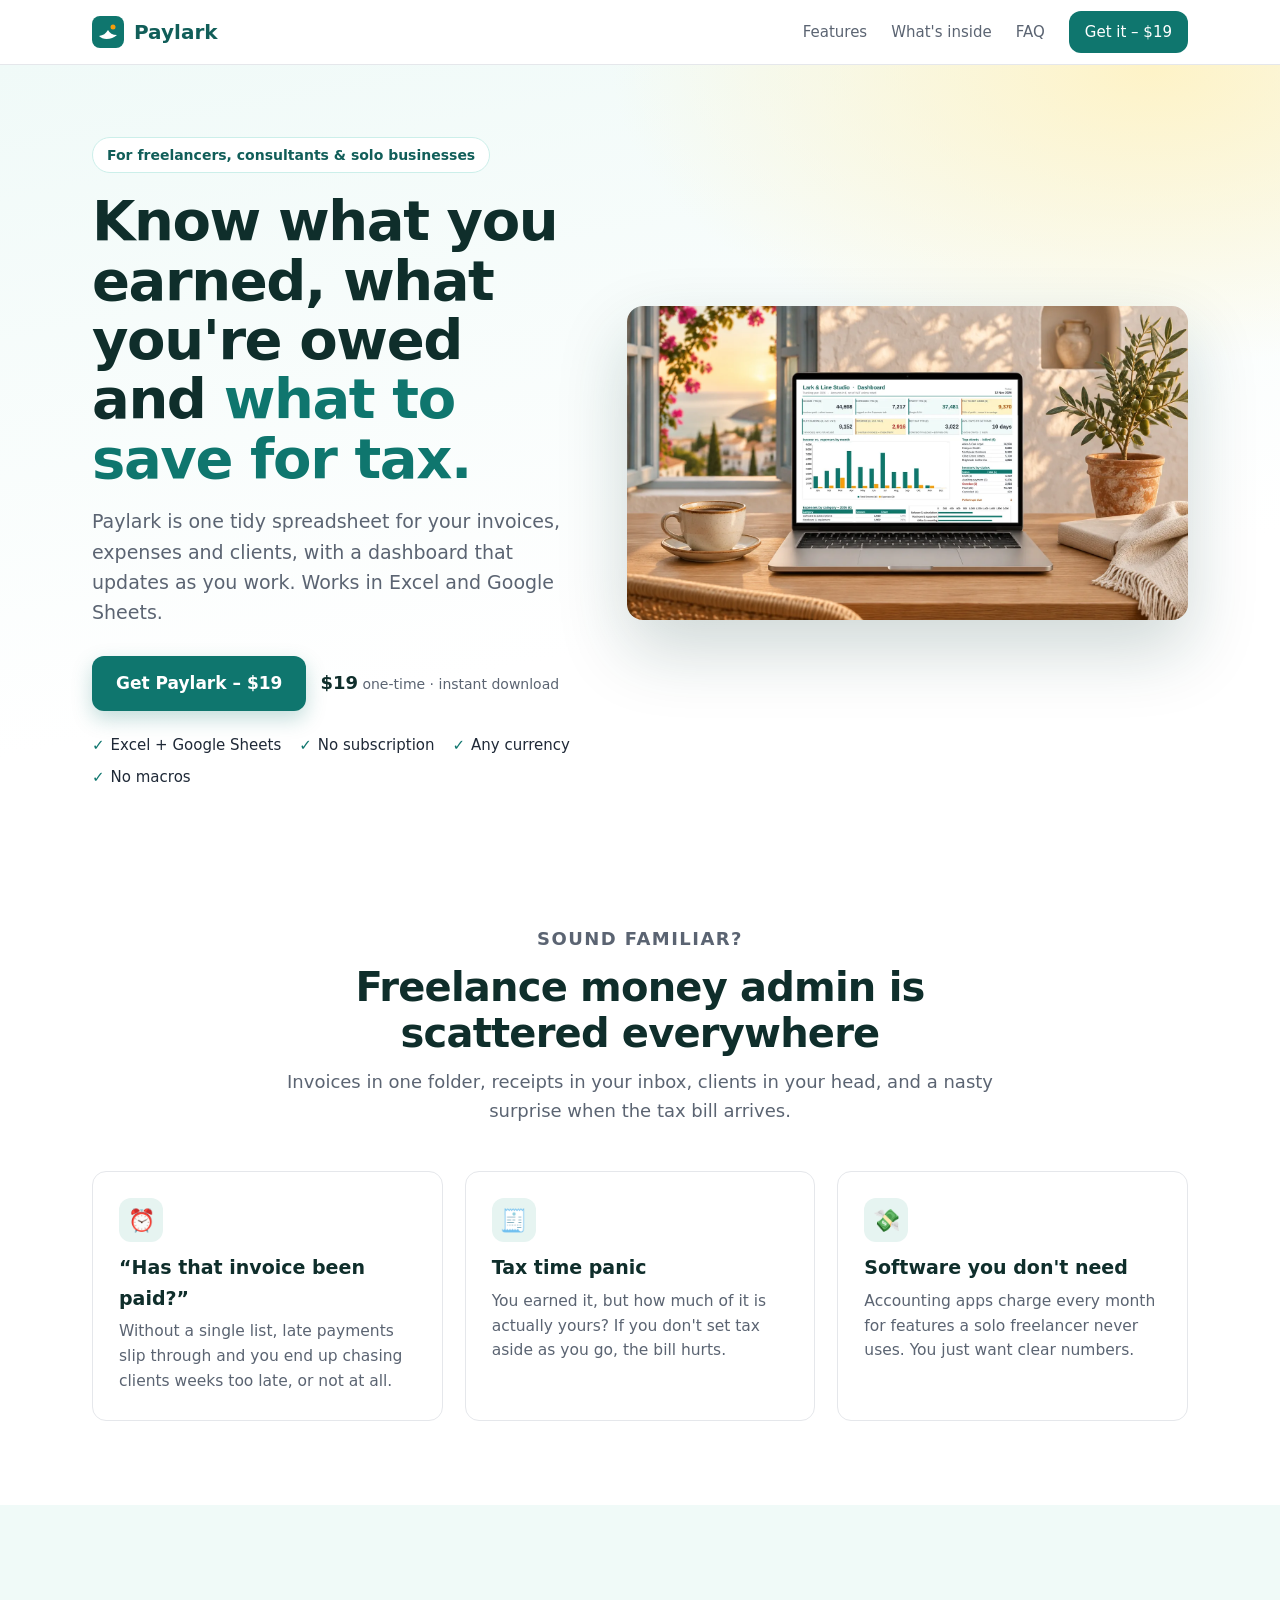
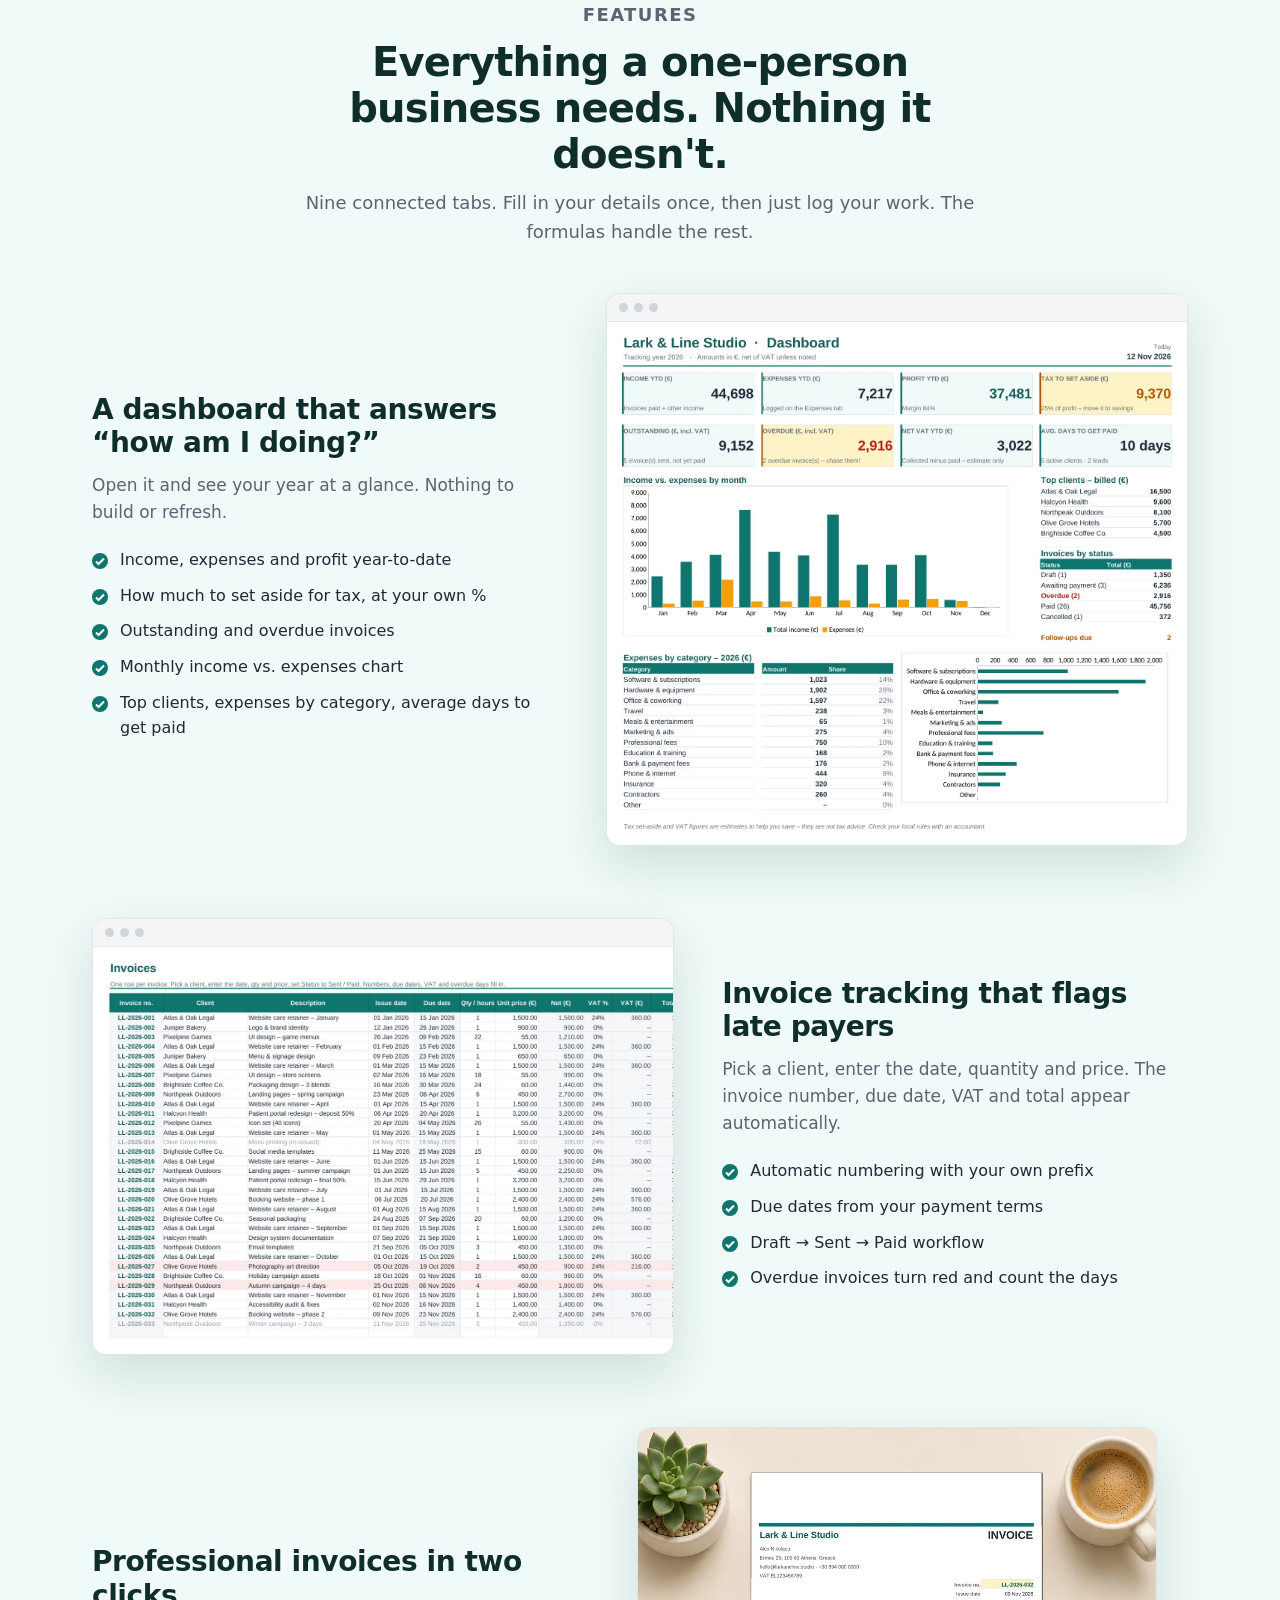
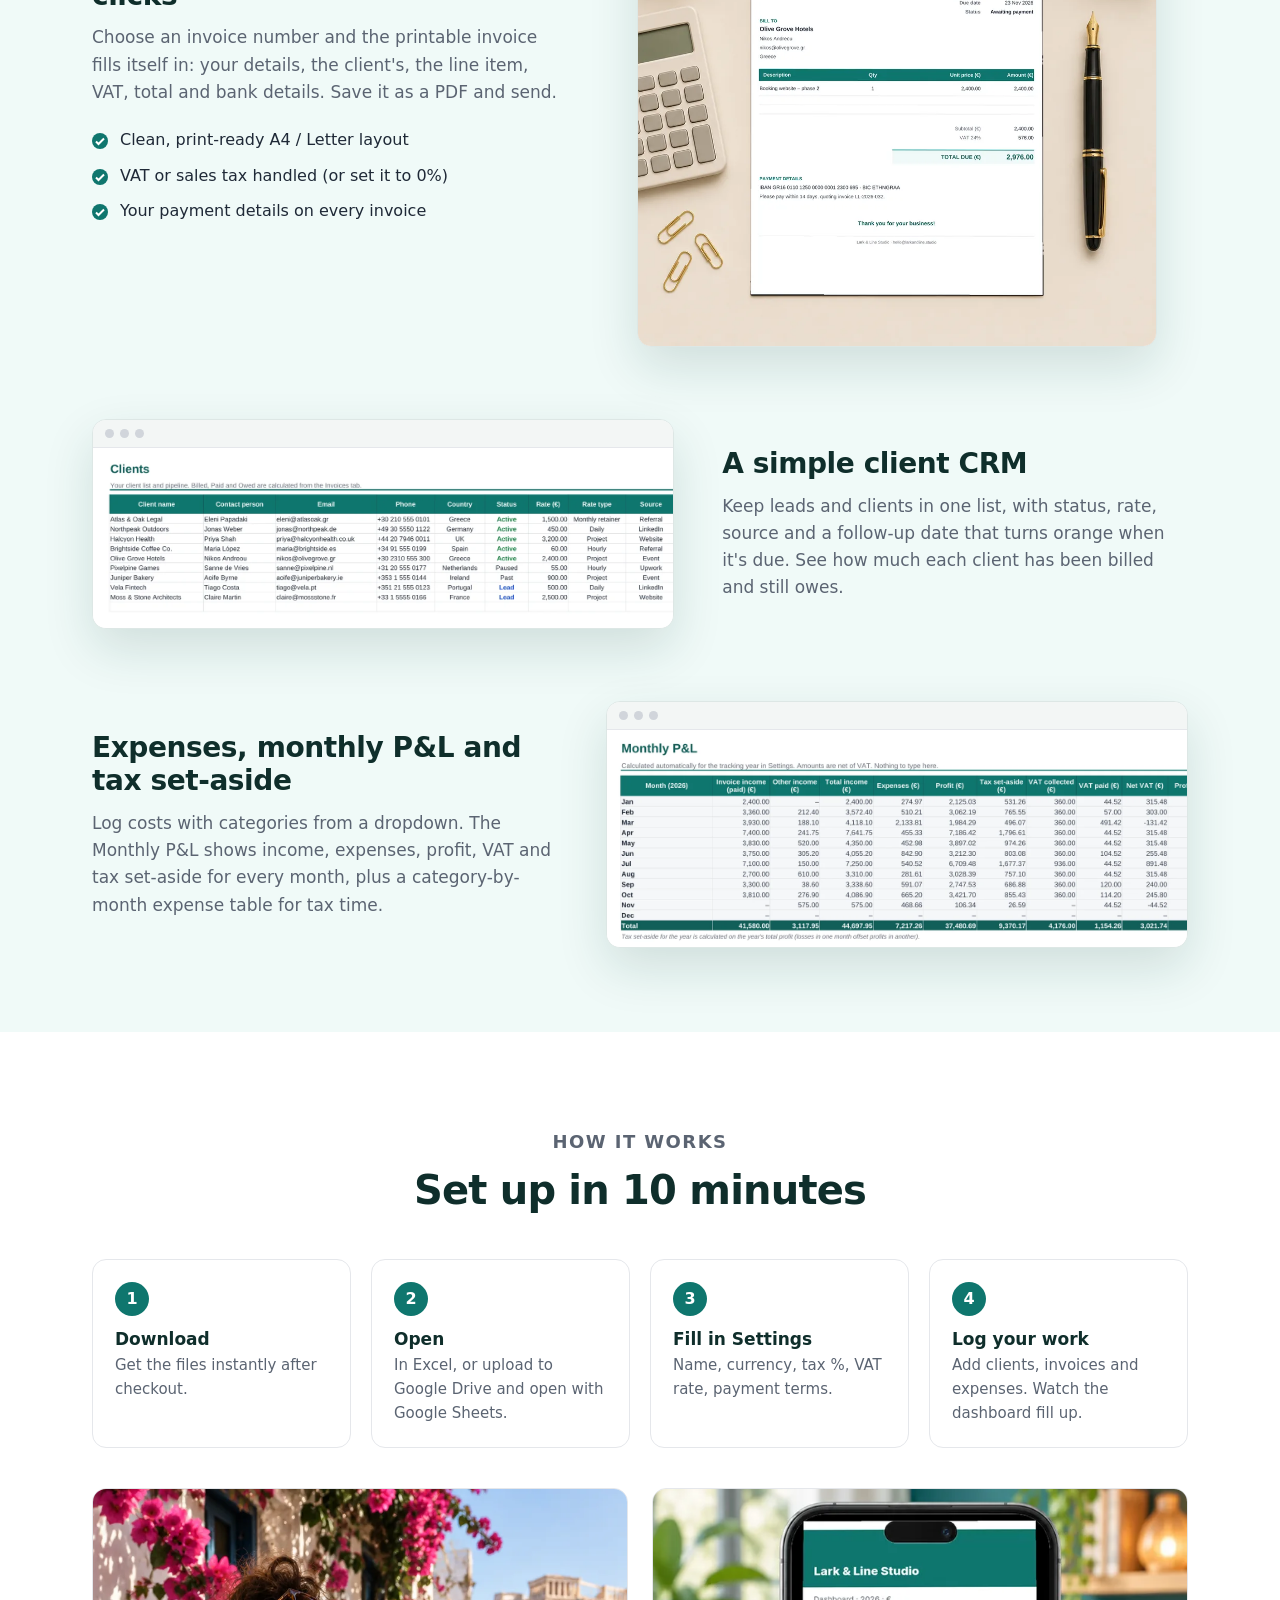
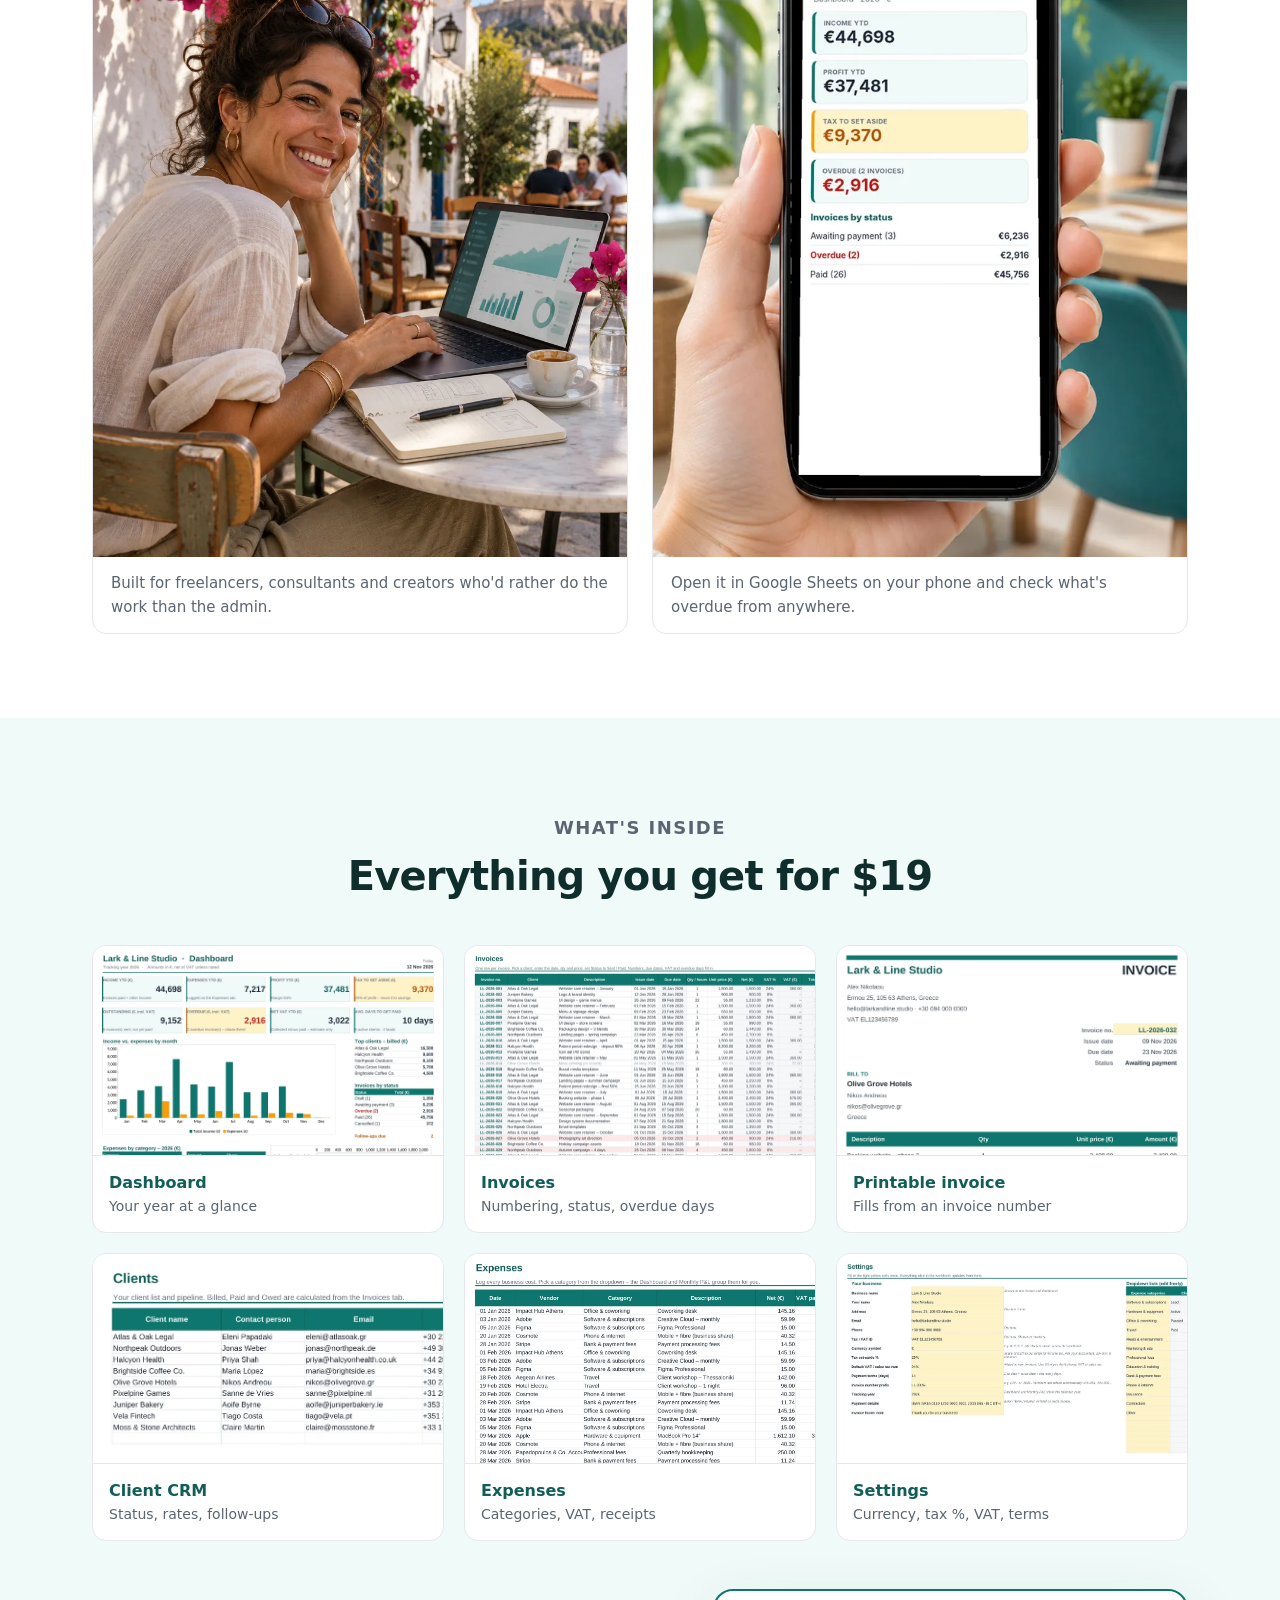
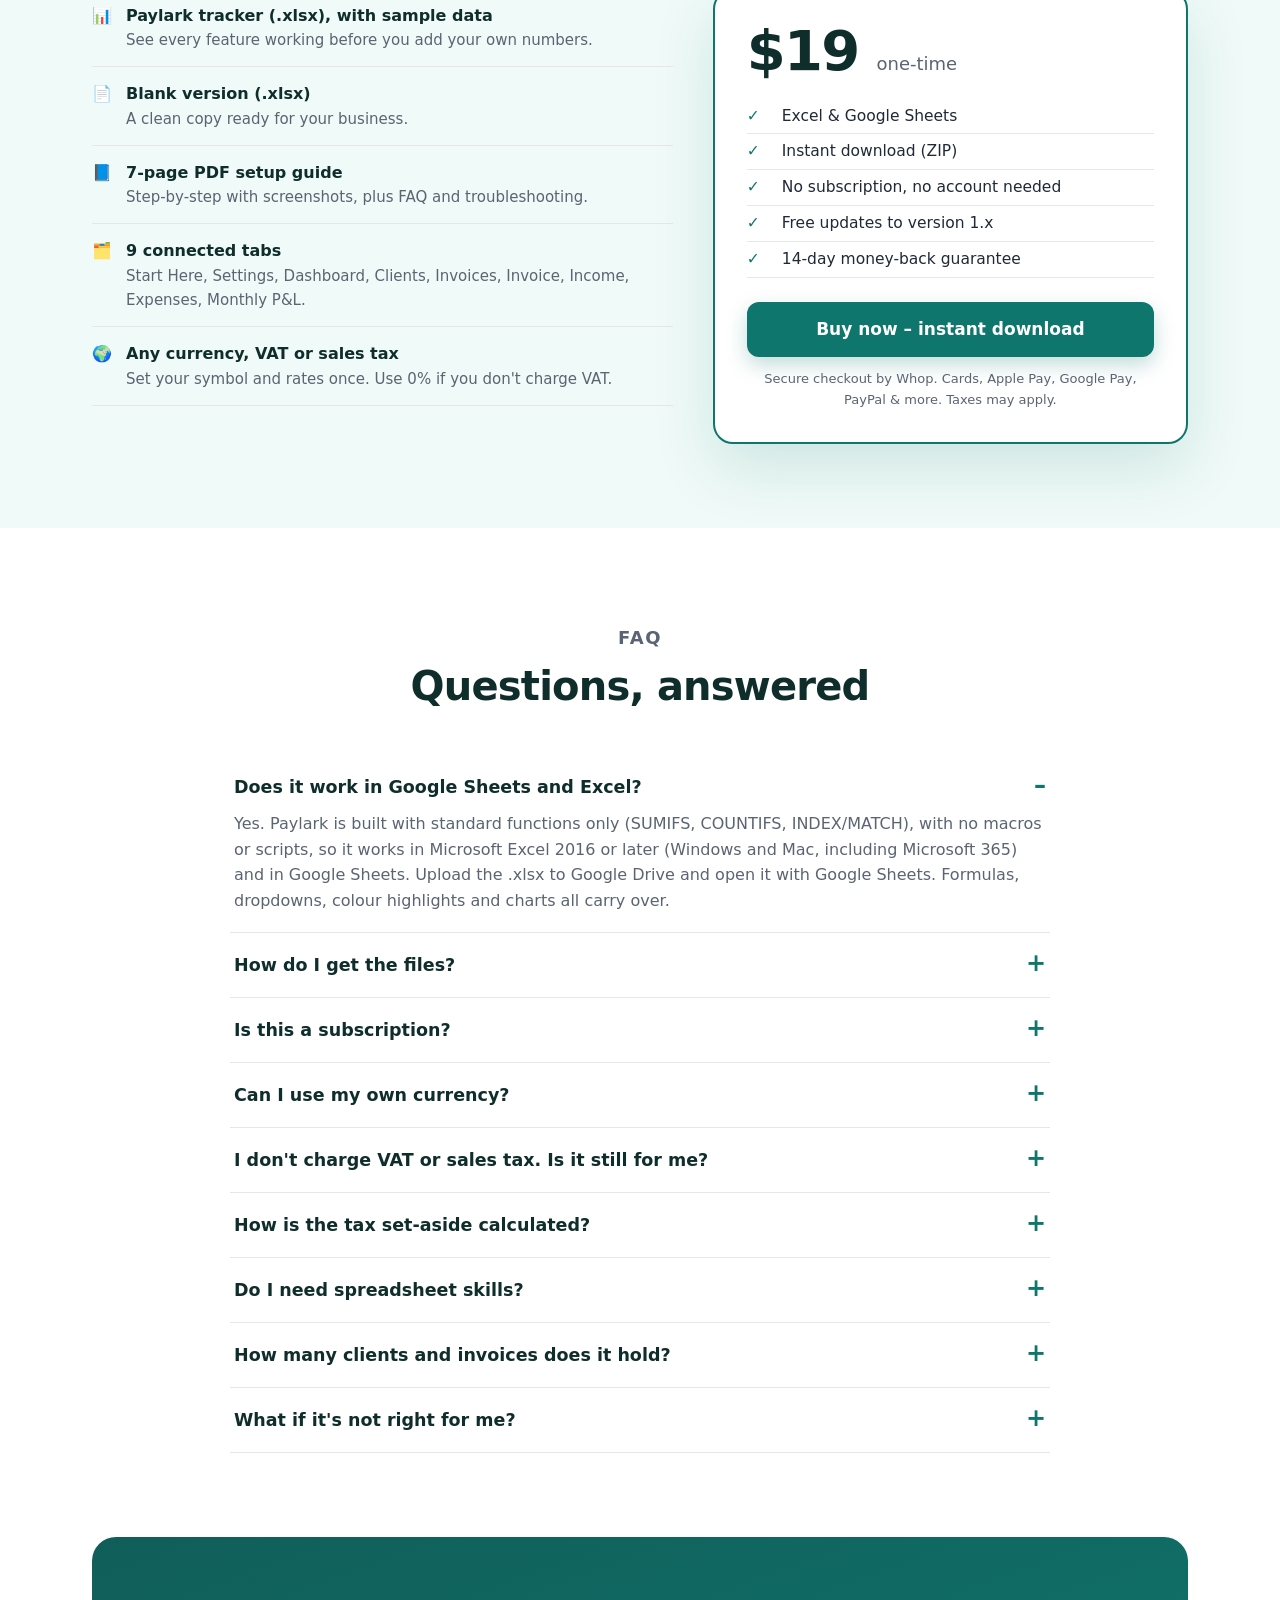
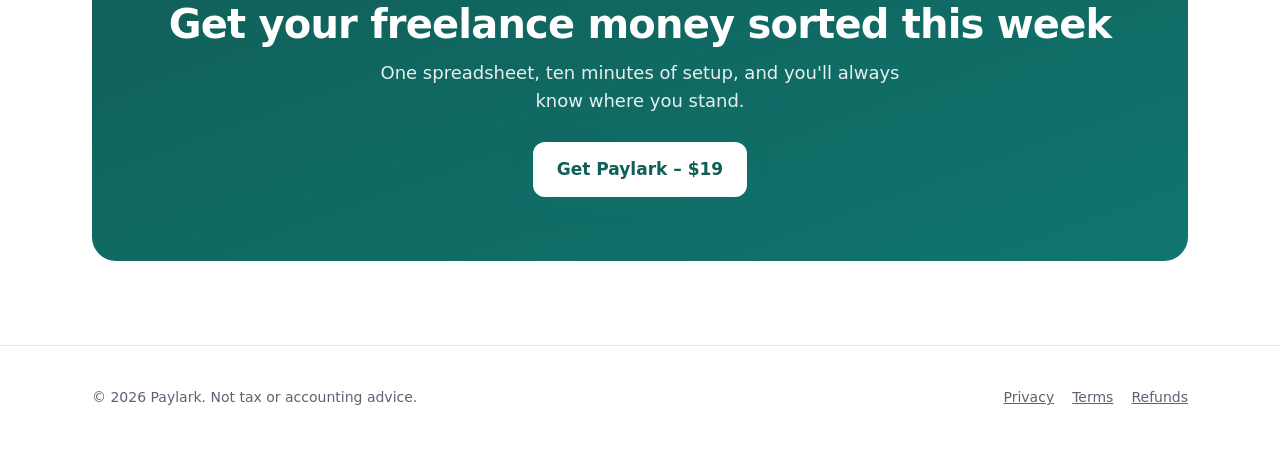
==== index.html @ d64b0756 "Paylark landing page" ====
<!doctype html>
<html lang="en">
<head>
<meta charset="utf-8">
<meta name="viewport" content="width=device-width,initial-scale=1">
<title>Paylark – Freelancer Invoice, Expense, Client & Tax Tracker for Excel and Google Sheets</title>
<meta name="description" content="One spreadsheet for your freelance business: invoices, expenses, a client CRM, a live dashboard and an automatic tax set-aside. Excel + Google Sheets. $19 one-time, instant download.">
<link rel="icon" href="assets/logo.svg" type="image/svg+xml">
<meta property="og:type" content="product">
<meta property="og:title" content="Paylark – the freelancer money tracker for Excel & Google Sheets">
<meta property="og:description" content="Invoices, expenses, clients and tax set-aside in one spreadsheet. $19, no subscription.">
<link rel="canonical" href="https://gagos10.github.io/paylark/">
<meta property="og:url" content="https://gagos10.github.io/paylark/">
<meta property="og:image" content="https://gagos10.github.io/paylark/assets/og.jpg">
<meta name="twitter:card" content="summary_large_image">
<link rel="stylesheet" href="assets/styles.css">
<link rel="preload" as="image" href="assets/hero-lifestyle.webp">
<script type="application/ld+json">
{"@context":"https://schema.org","@type":"Product","name":"Paylark – Freelancer Invoice, Expense, Client CRM & Tax Set-Aside Tracker","description":"Spreadsheet template for Excel and Google Sheets with invoice tracker, printable invoice, client CRM, expense log, monthly P&L and tax set-aside dashboard.","image":"https://gagos10.github.io/paylark/assets/og.jpg","brand":{"@type":"Brand","name":"Paylark"},"offers":{"@type":"Offer","price":"19.00","priceCurrency":"USD","availability":"https://schema.org/InStock","url":"https://whop.com/checkout/plan_0qD1WNeLsAAWi"}}
</script>
</head>
<body>
<header class="nav"><div class="wrap">
 <a class="logo" href="#top"><img src="assets/logo.svg" alt="" width="32" height="32">Paylark</a>
 <nav><a href="#features">Features</a><a href="#inside">What's inside</a><a href="#faq">FAQ</a><a class="btn sm" href="https://whop.com/checkout/plan_0qD1WNeLsAAWi">Get it – $19</a></nav>
</div></header>

<main id="top">
<section class="hero"><div class="wrap">
 <div>
  <span class="eyebrow">For freelancers, consultants &amp; solo businesses</span>
  <h1>Know what you earned, what you're owed and <em>what to save for tax.</em></h1>
  <p class="lead">Paylark is one tidy spreadsheet for your invoices, expenses and clients, with a dashboard that updates as you work. Works in Excel and Google Sheets.</p>
  <div class="cta">
   <a class="btn" href="https://whop.com/checkout/plan_0qD1WNeLsAAWi">Get Paylark – $19</a>
   <span class="price-note"><b>$19</b> one-time · instant download</span>
  </div>
  <ul class="checks"><li>Excel + Google Sheets</li><li>No subscription</li><li>Any currency</li><li>No macros</li></ul>
 </div>
 <img class="hero-img" src="assets/hero-lifestyle.webp" width="1600" height="895" alt="Laptop on a sunny desk showing the Paylark dashboard with income, profit, tax set-aside and a monthly chart" style="border-radius:16px;box-shadow:0 30px 70px rgba(15,61,57,.20)">
</div></section>

<section class="problem"><div class="wrap">
 <div class="sec-h"><p class="kicker">Sound familiar?</p><h2>Freelance money admin is scattered everywhere</h2><p>Invoices in one folder, receipts in your inbox, clients in your head, and a nasty surprise when the tax bill arrives.</p></div>
 <div class="grid3">
  <div class="card"><div class="ico">⏰</div><h3>“Has that invoice been paid?”</h3><p>Without a single list, late payments slip through and you end up chasing clients weeks too late, or not at all.</p></div>
  <div class="card"><div class="ico">🧾</div><h3>Tax time panic</h3><p>You earned it, but how much of it is actually yours? If you don't set tax aside as you go, the bill hurts.</p></div>
  <div class="card"><div class="ico">💸</div><h3>Software you don't need</h3><p>Accounting apps charge every month for features a solo freelancer never uses. You just want clear numbers.</p></div>
 </div>
</div></section>

<section class="features" id="features"><div class="wrap">
 <div class="sec-h"><p class="kicker">Features</p><h2>Everything a one-person business needs. Nothing it doesn't.</h2><p>Nine connected tabs. Fill in your details once, then just log your work. The formulas handle the rest.</p></div>

 <div class="feat">
  <div class="txt"><h3>A dashboard that answers “how am I doing?”</h3><p>Open it and see your year at a glance. Nothing to build or refresh.</p>
   <ul><li>Income, expenses and profit year-to-date</li><li>How much to set aside for tax, at your own %</li><li>Outstanding and overdue invoices</li><li>Monthly income vs. expenses chart</li><li>Top clients, expenses by category, average days to get paid</li></ul></div>
  <div class="shot"><div class="bar"><i></i><i></i><i></i></div><img loading="lazy" src="assets/dashboard.webp" width="1552" height="1398" alt="Paylark dashboard tab"></div>
 </div>

 <div class="feat rev">
  <div class="txt"><h3>Invoice tracking that flags late payers</h3><p>Pick a client, enter the date, quantity and price. The invoice number, due date, VAT and total appear automatically.</p>
   <ul><li>Automatic numbering with your own prefix</li><li>Due dates from your payment terms</li><li>Draft → Sent → Paid workflow</li><li>Overdue invoices turn red and count the days</li></ul></div>
  <div class="shot"><div class="bar"><i></i><i></i><i></i></div><img loading="lazy" src="assets/invoices.webp" width="1400" height="983" alt="Invoices tab with paid, awaiting and overdue invoices"></div>
 </div>

 <div class="feat">
  <div class="txt"><h3>Professional invoices in two clicks</h3><p>Choose an invoice number and the printable invoice fills itself in: your details, the client's, the line item, VAT, total and bank details. Save it as a PDF and send.</p>
   <ul><li>Clean, print-ready A4 / Letter layout</li><li>VAT or sales tax handled (or set it to 0%)</li><li>Your payment details on every invoice</li></ul></div>
  <div class="shot" style="max-width:520px;margin:0 auto"><img loading="lazy" src="assets/invoice-flatlay.webp" width="1000" height="1000" alt="A printed Paylark invoice on a desk next to a pen and calculator"></div>
 </div>

 <div class="feat rev">
  <div class="txt"><h3>A simple client CRM</h3><p>Keep leads and clients in one list, with status, rate, source and a follow-up date that turns orange when it's due. See how much each client has been billed and still owes.</p></div>
  <div class="shot"><div class="bar"><i></i><i></i><i></i></div><img loading="lazy" src="assets/clients.webp" width="1400" height="435" alt="Clients tab with status, rates, follow-ups and totals billed"></div>
 </div>

 <div class="feat">
  <div class="txt"><h3>Expenses, monthly P&amp;L and tax set-aside</h3><p>Log costs with categories from a dropdown. The Monthly P&amp;L shows income, expenses, profit, VAT and tax set-aside for every month, plus a category-by-month expense table for tax time.</p></div>
  <div class="shot"><div class="bar"><i></i><i></i><i></i></div><img loading="lazy" src="assets/pl.webp" width="1400" height="524" alt="Monthly profit and loss tab"></div>
 </div>
</div></section>

<section id="how"><div class="wrap">
 <div class="sec-h"><p class="kicker">How it works</p><h2>Set up in 10 minutes</h2></div>
 <div class="steps">
  <div><h3>Download</h3><p>Get the files instantly after checkout.</p></div>
  <div><h3>Open</h3><p>In Excel, or upload to Google Drive and open with Google Sheets.</p></div>
  <div><h3>Fill in Settings</h3><p>Name, currency, tax %, VAT rate, payment terms.</p></div>
  <div><h3>Log your work</h3><p>Add clients, invoices and expenses. Watch the dashboard fill up.</p></div>
 </div>
 <div class="duo">
  <figure><img loading="lazy" src="assets/freelancer.webp" width="896" height="1120" alt="Freelancer smiling at a café table in Athens with her laptop"><figcaption>Built for freelancers, consultants and creators who'd rather do the work than the admin.</figcaption></figure>
  <figure><img loading="lazy" src="assets/phone.webp" width="700" height="1251" alt="Paylark dashboard in Google Sheets on a phone"><figcaption>Open it in Google Sheets on your phone and check what's overdue from anywhere.</figcaption></figure>
 </div>
</div></section>

<section id="inside" style="background:var(--acc-xl)"><div class="wrap">
 <div class="sec-h"><p class="kicker">What's inside</p><h2>Everything you get for $19</h2></div>
 <div class="gallery" style="margin-bottom:48px">
  <figure><div class="thumb"><img loading="lazy" src="assets/dashboard.webp" alt="Dashboard"></div><figcaption>Dashboard<span>Your year at a glance</span></figcaption></figure>
  <figure><div class="thumb"><img loading="lazy" src="assets/invoices.webp" alt="Invoices"></div><figcaption>Invoices<span>Numbering, status, overdue days</span></figcaption></figure>
  <figure><div class="thumb"><img loading="lazy" src="assets/invoice.webp" alt="Printable invoice"></div><figcaption>Printable invoice<span>Fills from an invoice number</span></figcaption></figure>
  <figure><div class="thumb"><img loading="lazy" src="assets/clients.webp" alt="Clients"></div><figcaption>Client CRM<span>Status, rates, follow-ups</span></figcaption></figure>
  <figure><div class="thumb"><img loading="lazy" src="assets/expenses.webp" alt="Expenses"></div><figcaption>Expenses<span>Categories, VAT, receipts</span></figcaption></figure>
  <figure><div class="thumb"><img loading="lazy" src="assets/settings.webp" alt="Settings"></div><figcaption>Settings<span>Currency, tax %, VAT, terms</span></figcaption></figure>
 </div>
 <div class="incl">
  <ul>
   <li><div>📊</div><div><b>Paylark tracker (.xlsx), with sample data</b><span>See every feature working before you add your own numbers.</span></div></li>
   <li><div>📄</div><div><b>Blank version (.xlsx)</b><span>A clean copy ready for your business.</span></div></li>
   <li><div>📘</div><div><b>7-page PDF setup guide</b><span>Step-by-step with screenshots, plus FAQ and troubleshooting.</span></div></li>
   <li><div>🗂️</div><div><b>9 connected tabs</b><span>Start Here, Settings, Dashboard, Clients, Invoices, Invoice, Income, Expenses, Monthly P&amp;L.</span></div></li>
   <li><div>🌍</div><div><b>Any currency, VAT or sales tax</b><span>Set your symbol and rates once. Use 0% if you don't charge VAT.</span></div></li>
  </ul>
  <div class="buybox" id="buy">
   <div class="amt">$19 <small>one-time</small></div>
   <ul><li>Excel &amp; Google Sheets</li><li>Instant download (ZIP)</li><li>No subscription, no account needed</li><li>Free updates to version 1.x</li><li>14-day money-back guarantee</li></ul>
   <a class="btn" href="https://whop.com/checkout/plan_0qD1WNeLsAAWi">Buy now – instant download</a>
   <p class="fine">Secure checkout by Whop. Cards, Apple Pay, Google Pay, PayPal &amp; more. Taxes may apply.</p>
  </div>
 </div>
</div></section>

<section id="faq"><div class="wrap">
 <div class="sec-h"><p class="kicker">FAQ</p><h2>Questions, answered</h2></div>
 <div class="faq">
  <details open><summary>Does it work in Google Sheets and Excel?</summary><p>Yes. Paylark is built with standard functions only (SUMIFS, COUNTIFS, INDEX/MATCH), with no macros or scripts, so it works in Microsoft Excel 2016 or later (Windows and Mac, including Microsoft 365) and in Google Sheets. Upload the .xlsx to Google Drive and open it with Google Sheets. Formulas, dropdowns, colour highlights and charts all carry over.</p></details>
  <details><summary>How do I get the files?</summary><p>Instantly. Checkout is handled by Whop. Right after paying, open <b>Paylark Download</b> in your Whop account (whop.com/hub) to download the ZIP with the tracker (sample and blank versions) and the PDF setup guide. Whop also emails you a link.</p></details>
  <details><summary>Is this a subscription?</summary><p>No. You pay $19 once and the file is yours to use in your business for as long as you like.</p></details>
  <details><summary>Can I use my own currency?</summary><p>Yes. Type your currency symbol in Settings ($, €, £, ₹, A$…) and it shows across the workbook.</p></details>
  <details><summary>I don't charge VAT or sales tax. Is it still for me?</summary><p>Absolutely. Set the VAT rate to 0% and the VAT columns stay empty. If you do charge VAT, you can change the rate per invoice (e.g. 0% for reverse-charge clients) and see an estimate of net VAT.</p></details>
  <details><summary>How is the tax set-aside calculated?</summary><p>It's your year-to-date profit multiplied by the percentage you choose in Settings. It's a savings guide to help you avoid surprises, not tax advice. Your accountant can tell you the right percentage.</p></details>
  <details><summary>Do I need spreadsheet skills?</summary><p>No. You type into the white cells and pick from dropdowns. The grey cells calculate themselves. The setup guide walks you through everything with screenshots.</p></details>
  <details><summary>How many clients and invoices does it hold?</summary><p>100 clients, 300 invoices, 300 income entries and 500 expenses per file, which is plenty for most freelancers' year. You can extend it by copying rows down.</p></details>
  <details><summary>What if it's not right for me?</summary><p>Message us through Whop support within 14 days of purchase and we'll refund you. See the <a href="refund.html">refund policy</a>.</p></details>
 </div>
</div></section>

<section style="padding-top:0"><div class="wrap">
 <div class="final"><h2>Get your freelance money sorted this week</h2><p>One spreadsheet, ten minutes of setup, and you'll always know where you stand.</p><a class="btn" href="https://whop.com/checkout/plan_0qD1WNeLsAAWi">Get Paylark – $19</a></div>
</div></section>
</main>

<footer><div class="wrap">
 <span>© <span id="y">2026</span> Paylark. Not tax or accounting advice.</span>
 <span><a href="privacy.html">Privacy</a><a href="terms.html">Terms</a><a href="refund.html">Refunds</a></span>
</div></footer>
<script>document.getElementById('y').textContent=new Date().getFullYear()</script>
</body>
</html>
---- assets/styles.css ----
:root{--ink:#0F2E2B;--text:#1F2937;--muted:#5B6472;--acc:#0F766E;--acc-d:#115E59;--acc-l:#E6F4F1;--acc-xl:#F0FAF8;--amber:#F59E0B;--amber-l:#FEF3C7;--line:#E5E7EB;--r:14px}
*{box-sizing:border-box;margin:0;padding:0}
html{scroll-behavior:smooth}
body{font-family:Inter,ui-sans-serif,system-ui,-apple-system,"Segoe UI",Roboto,Helvetica,Arial,sans-serif;color:var(--text);line-height:1.6;-webkit-font-smoothing:antialiased;background:#fff}
img{max-width:100%;height:auto;display:block}
a{color:var(--acc-d)}
.wrap{max-width:1140px;margin:0 auto;padding:0 22px}
.nav{position:sticky;top:0;z-index:20;background:rgba(255,255,255,.88);backdrop-filter:saturate(1.4) blur(10px);border-bottom:1px solid var(--line)}
.nav .wrap{display:flex;align-items:center;justify-content:space-between;height:64px}
.logo{display:flex;align-items:center;gap:10px;font-weight:800;font-size:20px;color:var(--acc-d);text-decoration:none}
.logo img{width:32px;height:32px}
.nav nav a{color:var(--muted);text-decoration:none;font-weight:500;margin-left:24px;font-size:15px}
.nav nav a:hover{color:var(--acc-d)}
.btn{display:inline-flex;align-items:center;justify-content:center;gap:8px;background:var(--acc);color:#fff;font-weight:700;text-decoration:none;border-radius:12px;padding:14px 24px;font-size:17px;box-shadow:0 8px 20px rgba(15,118,110,.25);transition:transform .15s,background .15s}
.btn:hover{background:var(--acc-d);transform:translateY(-1px)}
.btn.sm{padding:9px 16px;font-size:15px;box-shadow:none;margin-left:24px}
.btn.ghost{background:#fff;color:var(--acc-d);border:1px solid #CCEFEA;box-shadow:none}
.hero{background:radial-gradient(900px 500px at 90% 0,#FEF3C7 0,rgba(254,243,199,0) 60%),linear-gradient(170deg,var(--acc-xl),#fff 70%);padding:72px 0 40px;overflow:hidden}
.hero .wrap{display:grid;grid-template-columns:1fr 1.15fr;gap:48px;align-items:center}
.eyebrow{display:inline-block;background:#fff;border:1px solid #CCEFEA;color:var(--acc-d);border-radius:999px;padding:6px 14px;font-weight:600;font-size:14px}
h1{font-size:clamp(36px,5vw,56px);line-height:1.06;letter-spacing:-.025em;color:var(--ink);margin:18px 0}
h1 em{font-style:normal;color:var(--acc)}
.lead{font-size:19px;color:var(--muted);max-width:520px}
.cta{display:flex;flex-wrap:wrap;align-items:center;gap:14px;margin-top:28px}
.price-note{font-size:14px;color:var(--muted)}
.price-note b{color:var(--ink);font-size:18px}
.checks{list-style:none;display:flex;flex-wrap:wrap;gap:8px 18px;margin-top:22px;font-size:15px;color:var(--text)}
.checks li::before{content:"✓";color:var(--acc);font-weight:800;margin-right:6px}
.hero-img{filter:drop-shadow(0 0 0 transparent)}
section{padding:84px 0}
.sec-h{text-align:center;max-width:720px;margin:0 auto 46px}
.sec-h h2{font-size:clamp(28px,3.4vw,40px);line-height:1.15;letter-spacing:-.02em;color:var(--ink)}
.sec-h p{color:var(--muted);font-size:18px;margin-top:12px}
.kicker{color:var(--acc);font-weight:700;text-transform:uppercase;letter-spacing:.08em;font-size:13px;margin-bottom:10px}
.problem{background:#fff}
.grid3{display:grid;grid-template-columns:repeat(3,1fr);gap:22px}
.card{background:#fff;border:1px solid var(--line);border-radius:var(--r);padding:26px}
.card h3{font-size:19px;color:var(--ink);margin:10px 0 6px}
.card p{color:var(--muted);font-size:15.5px}
.ico{width:44px;height:44px;border-radius:12px;background:var(--acc-l);display:grid;place-items:center;font-size:22px}
.features{background:var(--acc-xl)}
.feat{display:grid;grid-template-columns:1fr 1.25fr;gap:48px;align-items:center;margin-bottom:72px}
.feat:last-child{margin-bottom:0}
.feat.rev{grid-template-columns:1.25fr 1fr}
.feat.rev .txt{order:2}
.feat h3{font-size:28px;line-height:1.2;color:var(--ink);letter-spacing:-.015em;margin-bottom:12px}
.feat p{color:var(--muted);font-size:17px}
.feat ul{list-style:none;margin-top:16px}
.feat li{padding:5px 0 5px 28px;position:relative}
.feat li::before{content:"";position:absolute;left:0;top:11px;width:16px;height:16px;border-radius:50%;background:var(--acc) url("data:image/svg+xml,%3Csvg xmlns='http://www.w3.org/2000/svg' viewBox='0 0 16 16'%3E%3Cpath d='M4 8.5l2.5 2.5L12 5.5' stroke='white' stroke-width='2' fill='none'/%3E%3C/svg%3E")}
.shot{background:#fff;border-radius:var(--r);box-shadow:0 20px 50px rgba(15,61,57,.14);border:1px solid #DDE7E5;overflow:hidden}
.shot .bar{height:28px;background:#F3F6F5;border-bottom:1px solid var(--line);display:flex;gap:6px;align-items:center;padding:0 12px}
.shot .bar i{width:9px;height:9px;border-radius:50%;background:#D1D5DB}
.shot.paper{max-width:360px;margin:0 auto}
.gallery{display:grid;grid-template-columns:repeat(3,1fr);gap:20px}
.gallery figure{background:#fff;border:1px solid var(--line);border-radius:var(--r);overflow:hidden}
.gallery .thumb{height:210px;overflow:hidden;border-bottom:1px solid var(--line)}
.gallery .thumb img{width:100%;object-fit:cover;object-position:top left;height:100%}
.gallery figcaption{padding:14px 16px;font-weight:700;color:var(--acc-d)}
.gallery figcaption span{display:block;font-weight:400;color:var(--muted);font-size:14px}
.incl{display:grid;grid-template-columns:1.1fr .9fr;gap:40px;align-items:start}
.incl ul{list-style:none}
.incl li{display:flex;gap:14px;padding:14px 0;border-bottom:1px solid var(--line)}
.incl li b{color:var(--ink)}
.incl li span{color:var(--muted);font-size:15px;display:block}
.buybox{background:#fff;border:2px solid var(--acc);border-radius:20px;padding:32px;box-shadow:0 24px 60px rgba(15,118,110,.15);position:sticky;top:90px}
.buybox .amt{font-size:56px;font-weight:800;color:var(--ink);letter-spacing:-.03em;line-height:1}
.buybox .amt small{font-size:18px;color:var(--muted);font-weight:500;letter-spacing:0}
.buybox ul{list-style:none;margin:20px 0 24px}
.buybox li{padding:5px 0;font-size:15.5px}
.buybox li::before{content:"✓";color:var(--acc);font-weight:800;margin-right:8px}
.buybox .btn{width:100%}
.buybox .fine{font-size:13px;color:var(--muted);text-align:center;margin-top:12px}
.steps{display:grid;grid-template-columns:repeat(4,1fr);gap:20px;counter-reset:s}
.steps div{background:#fff;border:1px solid var(--line);border-radius:var(--r);padding:22px;counter-increment:s}
.steps div::before{content:counter(s);display:grid;place-items:center;width:34px;height:34px;border-radius:50%;background:var(--acc);color:#fff;font-weight:800;margin-bottom:10px}
.steps h3{font-size:17px;color:var(--ink)}.steps p{font-size:15px;color:var(--muted)}
.faq{max-width:820px;margin:0 auto}
details{border-bottom:1px solid var(--line);padding:18px 4px}
summary{cursor:pointer;font-weight:700;font-size:17.5px;color:var(--ink);list-style:none;display:flex;justify-content:space-between;gap:20px}
summary::-webkit-details-marker{display:none}
summary::after{content:"+";color:var(--acc);font-size:24px;line-height:1}
details[open] summary::after{content:"–"}
details p{color:var(--muted);margin-top:10px}
.final{background:linear-gradient(160deg,var(--acc-d),var(--acc));color:#fff;text-align:center;border-radius:24px;padding:64px 28px}
.final h2{font-size:clamp(28px,3.4vw,40px);letter-spacing:-.02em;line-height:1.15}
.final p{opacity:.9;font-size:18px;margin:12px auto 26px;max-width:560px}
.final .btn{background:#fff;color:var(--acc-d)}
.final .btn:hover{background:var(--amber-l)}
footer{padding:40px 0;color:var(--muted);font-size:14px;border-top:1px solid var(--line)}
footer .wrap{display:flex;justify-content:space-between;flex-wrap:wrap;gap:12px}
footer a{color:var(--muted);margin-left:18px}
.legal{max-width:760px;margin:0 auto;padding:56px 22px}
.legal h1{font-size:38px}.legal h2{font-size:21px;color:var(--ink);margin:28px 0 8px}.legal p,.legal li{color:#374151;margin-bottom:10px}.legal ul{margin-left:20px}
.ph{background:var(--amber-l);padding:0 4px;border-radius:4px}
@media (max-width:900px){
 .hero .wrap,.feat,.feat.rev,.incl{grid-template-columns:1fr}
 .feat.rev .txt{order:0}
 .grid3,.gallery{grid-template-columns:1fr 1fr}
 .steps{grid-template-columns:1fr 1fr}
 .nav nav a:not(.btn){display:none}
 .buybox{position:static}
 section{padding:64px 0}
}
@media (max-width:560px){.grid3,.gallery,.steps{grid-template-columns:1fr}.hero{padding-top:44px}.lead{font-size:17px}}
.nav nav a.btn{color:#fff}

.duo{display:grid;grid-template-columns:1fr 1fr;gap:24px;margin-top:40px;align-items:start}
.duo figure{background:#fff;border:1px solid var(--line);border-radius:var(--r);overflow:hidden}
.duo img{width:100%;aspect-ratio:4/5;object-fit:cover}
.duo figcaption{padding:14px 18px;color:var(--muted);font-size:15px}
@media (max-width:560px){.duo{grid-template-columns:1fr}}
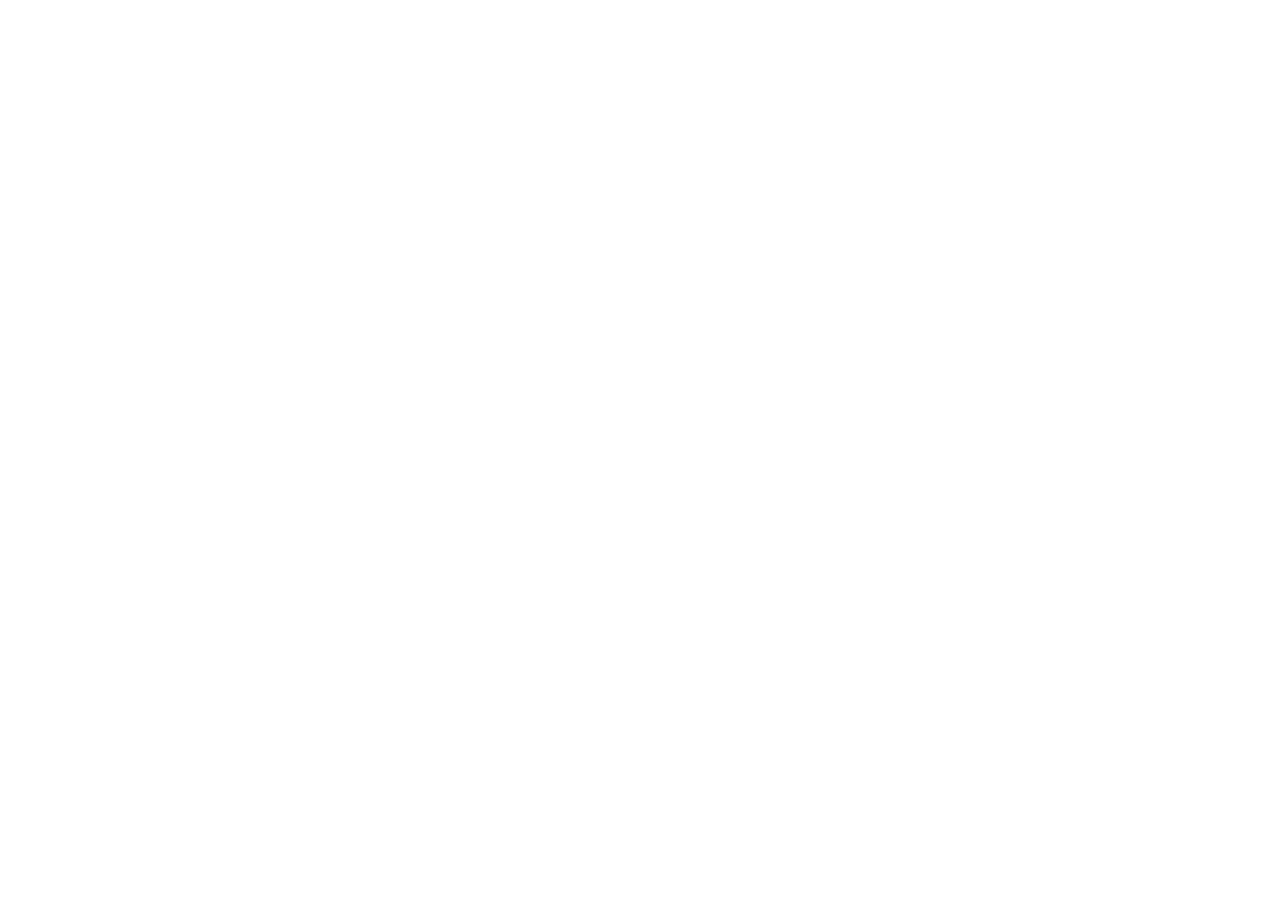
==== commit 71c6410b: "Moved: redirect to https://paylarkhkq.github.io/" ====
--- a/index.html
+++ b/index.html
@@ -2,150 +2,13 @@
 <html lang="en">
 <head>
 <meta charset="utf-8">
-<meta name="viewport" content="width=device-width,initial-scale=1">
-<title>Paylark – Freelancer Invoice, Expense, Client & Tax Tracker for Excel and Google Sheets</title>
-<meta name="description" content="One spreadsheet for your freelance business: invoices, expenses, a client CRM, a live dashboard and an automatic tax set-aside. Excel + Google Sheets. $19 one-time, instant download.">
-<link rel="icon" href="assets/logo.svg" type="image/svg+xml">
-<meta property="og:type" content="product">
-<meta property="og:title" content="Paylark – the freelancer money tracker for Excel & Google Sheets">
-<meta property="og:description" content="Invoices, expenses, clients and tax set-aside in one spreadsheet. $19, no subscription.">
-<link rel="canonical" href="https://gagos10.github.io/paylark/">
-<meta property="og:url" content="https://gagos10.github.io/paylark/">
-<meta property="og:image" content="https://gagos10.github.io/paylark/assets/og.jpg">
-<meta name="twitter:card" content="summary_large_image">
-<link rel="stylesheet" href="assets/styles.css">
-<link rel="preload" as="image" href="assets/hero-lifestyle.webp">
-<script type="application/ld+json">
-{"@context":"https://schema.org","@type":"Product","name":"Paylark – Freelancer Invoice, Expense, Client CRM & Tax Set-Aside Tracker","description":"Spreadsheet template for Excel and Google Sheets with invoice tracker, printable invoice, client CRM, expense log, monthly P&L and tax set-aside dashboard.","image":"https://gagos10.github.io/paylark/assets/og.jpg","brand":{"@type":"Brand","name":"Paylark"},"offers":{"@type":"Offer","price":"19.00","priceCurrency":"USD","availability":"https://schema.org/InStock","url":"https://whop.com/checkout/plan_0qD1WNeLsAAWi"}}
-</script>
+<title>Paylark has moved</title>
+<meta http-equiv="refresh" content="0; url=https://paylarkhkq.github.io/">
+<link rel="canonical" href="https://paylarkhkq.github.io/">
+<meta name="robots" content="noindex,follow">
+<script>location.replace("https://paylarkhkq.github.io/"+location.hash);</script>
 </head>
 <body>
-<header class="nav"><div class="wrap">
- <a class="logo" href="#top"><img src="assets/logo.svg" alt="" width="32" height="32">Paylark</a>
- <nav><a href="#features">Features</a><a href="#inside">What's inside</a><a href="#faq">FAQ</a><a class="btn sm" href="https://whop.com/checkout/plan_0qD1WNeLsAAWi">Get it – $19</a></nav>
-</div></header>
-
-<main id="top">
-<section class="hero"><div class="wrap">
- <div>
-  <span class="eyebrow">For freelancers, consultants &amp; solo businesses</span>
-  <h1>Know what you earned, what you're owed and <em>what to save for tax.</em></h1>
-  <p class="lead">Paylark is one tidy spreadsheet for your invoices, expenses and clients, with a dashboard that updates as you work. Works in Excel and Google Sheets.</p>
-  <div class="cta">
-   <a class="btn" href="https://whop.com/checkout/plan_0qD1WNeLsAAWi">Get Paylark – $19</a>
-   <span class="price-note"><b>$19</b> one-time · instant download</span>
-  </div>
-  <ul class="checks"><li>Excel + Google Sheets</li><li>No subscription</li><li>Any currency</li><li>No macros</li></ul>
- </div>
- <img class="hero-img" src="assets/hero-lifestyle.webp" width="1600" height="895" alt="Laptop on a sunny desk showing the Paylark dashboard with income, profit, tax set-aside and a monthly chart" style="border-radius:16px;box-shadow:0 30px 70px rgba(15,61,57,.20)">
-</div></section>
-
-<section class="problem"><div class="wrap">
- <div class="sec-h"><p class="kicker">Sound familiar?</p><h2>Freelance money admin is scattered everywhere</h2><p>Invoices in one folder, receipts in your inbox, clients in your head, and a nasty surprise when the tax bill arrives.</p></div>
- <div class="grid3">
-  <div class="card"><div class="ico">⏰</div><h3>“Has that invoice been paid?”</h3><p>Without a single list, late payments slip through and you end up chasing clients weeks too late, or not at all.</p></div>
-  <div class="card"><div class="ico">🧾</div><h3>Tax time panic</h3><p>You earned it, but how much of it is actually yours? If you don't set tax aside as you go, the bill hurts.</p></div>
-  <div class="card"><div class="ico">💸</div><h3>Software you don't need</h3><p>Accounting apps charge every month for features a solo freelancer never uses. You just want clear numbers.</p></div>
- </div>
-</div></section>
-
-<section class="features" id="features"><div class="wrap">
- <div class="sec-h"><p class="kicker">Features</p><h2>Everything a one-person business needs. Nothing it doesn't.</h2><p>Nine connected tabs. Fill in your details once, then just log your work. The formulas handle the rest.</p></div>
-
- <div class="feat">
-  <div class="txt"><h3>A dashboard that answers “how am I doing?”</h3><p>Open it and see your year at a glance. Nothing to build or refresh.</p>
-   <ul><li>Income, expenses and profit year-to-date</li><li>How much to set aside for tax, at your own %</li><li>Outstanding and overdue invoices</li><li>Monthly income vs. expenses chart</li><li>Top clients, expenses by category, average days to get paid</li></ul></div>
-  <div class="shot"><div class="bar"><i></i><i></i><i></i></div><img loading="lazy" src="assets/dashboard.webp" width="1552" height="1398" alt="Paylark dashboard tab"></div>
- </div>
-
- <div class="feat rev">
-  <div class="txt"><h3>Invoice tracking that flags late payers</h3><p>Pick a client, enter the date, quantity and price. The invoice number, due date, VAT and total appear automatically.</p>
-   <ul><li>Automatic numbering with your own prefix</li><li>Due dates from your payment terms</li><li>Draft → Sent → Paid workflow</li><li>Overdue invoices turn red and count the days</li></ul></div>
-  <div class="shot"><div class="bar"><i></i><i></i><i></i></div><img loading="lazy" src="assets/invoices.webp" width="1400" height="983" alt="Invoices tab with paid, awaiting and overdue invoices"></div>
- </div>
-
- <div class="feat">
-  <div class="txt"><h3>Professional invoices in two clicks</h3><p>Choose an invoice number and the printable invoice fills itself in: your details, the client's, the line item, VAT, total and bank details. Save it as a PDF and send.</p>
-   <ul><li>Clean, print-ready A4 / Letter layout</li><li>VAT or sales tax handled (or set it to 0%)</li><li>Your payment details on every invoice</li></ul></div>
-  <div class="shot" style="max-width:520px;margin:0 auto"><img loading="lazy" src="assets/invoice-flatlay.webp" width="1000" height="1000" alt="A printed Paylark invoice on a desk next to a pen and calculator"></div>
- </div>
-
- <div class="feat rev">
-  <div class="txt"><h3>A simple client CRM</h3><p>Keep leads and clients in one list, with status, rate, source and a follow-up date that turns orange when it's due. See how much each client has been billed and still owes.</p></div>
-  <div class="shot"><div class="bar"><i></i><i></i><i></i></div><img loading="lazy" src="assets/clients.webp" width="1400" height="435" alt="Clients tab with status, rates, follow-ups and totals billed"></div>
- </div>
-
- <div class="feat">
-  <div class="txt"><h3>Expenses, monthly P&amp;L and tax set-aside</h3><p>Log costs with categories from a dropdown. The Monthly P&amp;L shows income, expenses, profit, VAT and tax set-aside for every month, plus a category-by-month expense table for tax time.</p></div>
-  <div class="shot"><div class="bar"><i></i><i></i><i></i></div><img loading="lazy" src="assets/pl.webp" width="1400" height="524" alt="Monthly profit and loss tab"></div>
- </div>
-</div></section>
-
-<section id="how"><div class="wrap">
- <div class="sec-h"><p class="kicker">How it works</p><h2>Set up in 10 minutes</h2></div>
- <div class="steps">
-  <div><h3>Download</h3><p>Get the files instantly after checkout.</p></div>
-  <div><h3>Open</h3><p>In Excel, or upload to Google Drive and open with Google Sheets.</p></div>
-  <div><h3>Fill in Settings</h3><p>Name, currency, tax %, VAT rate, payment terms.</p></div>
-  <div><h3>Log your work</h3><p>Add clients, invoices and expenses. Watch the dashboard fill up.</p></div>
- </div>
- <div class="duo">
-  <figure><img loading="lazy" src="assets/freelancer.webp" width="896" height="1120" alt="Freelancer smiling at a café table in Athens with her laptop"><figcaption>Built for freelancers, consultants and creators who'd rather do the work than the admin.</figcaption></figure>
-  <figure><img loading="lazy" src="assets/phone.webp" width="700" height="1251" alt="Paylark dashboard in Google Sheets on a phone"><figcaption>Open it in Google Sheets on your phone and check what's overdue from anywhere.</figcaption></figure>
- </div>
-</div></section>
-
-<section id="inside" style="background:var(--acc-xl)"><div class="wrap">
- <div class="sec-h"><p class="kicker">What's inside</p><h2>Everything you get for $19</h2></div>
- <div class="gallery" style="margin-bottom:48px">
-  <figure><div class="thumb"><img loading="lazy" src="assets/dashboard.webp" alt="Dashboard"></div><figcaption>Dashboard<span>Your year at a glance</span></figcaption></figure>
-  <figure><div class="thumb"><img loading="lazy" src="assets/invoices.webp" alt="Invoices"></div><figcaption>Invoices<span>Numbering, status, overdue days</span></figcaption></figure>
-  <figure><div class="thumb"><img loading="lazy" src="assets/invoice.webp" alt="Printable invoice"></div><figcaption>Printable invoice<span>Fills from an invoice number</span></figcaption></figure>
-  <figure><div class="thumb"><img loading="lazy" src="assets/clients.webp" alt="Clients"></div><figcaption>Client CRM<span>Status, rates, follow-ups</span></figcaption></figure>
-  <figure><div class="thumb"><img loading="lazy" src="assets/expenses.webp" alt="Expenses"></div><figcaption>Expenses<span>Categories, VAT, receipts</span></figcaption></figure>
-  <figure><div class="thumb"><img loading="lazy" src="assets/settings.webp" alt="Settings"></div><figcaption>Settings<span>Currency, tax %, VAT, terms</span></figcaption></figure>
- </div>
- <div class="incl">
-  <ul>
-   <li><div>📊</div><div><b>Paylark tracker (.xlsx), with sample data</b><span>See every feature working before you add your own numbers.</span></div></li>
-   <li><div>📄</div><div><b>Blank version (.xlsx)</b><span>A clean copy ready for your business.</span></div></li>
-   <li><div>📘</div><div><b>7-page PDF setup guide</b><span>Step-by-step with screenshots, plus FAQ and troubleshooting.</span></div></li>
-   <li><div>🗂️</div><div><b>9 connected tabs</b><span>Start Here, Settings, Dashboard, Clients, Invoices, Invoice, Income, Expenses, Monthly P&amp;L.</span></div></li>
-   <li><div>🌍</div><div><b>Any currency, VAT or sales tax</b><span>Set your symbol and rates once. Use 0% if you don't charge VAT.</span></div></li>
-  </ul>
-  <div class="buybox" id="buy">
-   <div class="amt">$19 <small>one-time</small></div>
-   <ul><li>Excel &amp; Google Sheets</li><li>Instant download (ZIP)</li><li>No subscription, no account needed</li><li>Free updates to version 1.x</li><li>14-day money-back guarantee</li></ul>
-   <a class="btn" href="https://whop.com/checkout/plan_0qD1WNeLsAAWi">Buy now – instant download</a>
-   <p class="fine">Secure checkout by Whop. Cards, Apple Pay, Google Pay, PayPal &amp; more. Taxes may apply.</p>
-  </div>
- </div>
-</div></section>
-
-<section id="faq"><div class="wrap">
- <div class="sec-h"><p class="kicker">FAQ</p><h2>Questions, answered</h2></div>
- <div class="faq">
-  <details open><summary>Does it work in Google Sheets and Excel?</summary><p>Yes. Paylark is built with standard functions only (SUMIFS, COUNTIFS, INDEX/MATCH), with no macros or scripts, so it works in Microsoft Excel 2016 or later (Windows and Mac, including Microsoft 365) and in Google Sheets. Upload the .xlsx to Google Drive and open it with Google Sheets. Formulas, dropdowns, colour highlights and charts all carry over.</p></details>
-  <details><summary>How do I get the files?</summary><p>Instantly. Checkout is handled by Whop. Right after paying, open <b>Paylark Download</b> in your Whop account (whop.com/hub) to download the ZIP with the tracker (sample and blank versions) and the PDF setup guide. Whop also emails you a link.</p></details>
-  <details><summary>Is this a subscription?</summary><p>No. You pay $19 once and the file is yours to use in your business for as long as you like.</p></details>
-  <details><summary>Can I use my own currency?</summary><p>Yes. Type your currency symbol in Settings ($, €, £, ₹, A$…) and it shows across the workbook.</p></details>
-  <details><summary>I don't charge VAT or sales tax. Is it still for me?</summary><p>Absolutely. Set the VAT rate to 0% and the VAT columns stay empty. If you do charge VAT, you can change the rate per invoice (e.g. 0% for reverse-charge clients) and see an estimate of net VAT.</p></details>
-  <details><summary>How is the tax set-aside calculated?</summary><p>It's your year-to-date profit multiplied by the percentage you choose in Settings. It's a savings guide to help you avoid surprises, not tax advice. Your accountant can tell you the right percentage.</p></details>
-  <details><summary>Do I need spreadsheet skills?</summary><p>No. You type into the white cells and pick from dropdowns. The grey cells calculate themselves. The setup guide walks you through everything with screenshots.</p></details>
-  <details><summary>How many clients and invoices does it hold?</summary><p>100 clients, 300 invoices, 300 income entries and 500 expenses per file, which is plenty for most freelancers' year. You can extend it by copying rows down.</p></details>
-  <details><summary>What if it's not right for me?</summary><p>Message us through Whop support within 14 days of purchase and we'll refund you. See the <a href="refund.html">refund policy</a>.</p></details>
- </div>
-</div></section>
-
-<section style="padding-top:0"><div class="wrap">
- <div class="final"><h2>Get your freelance money sorted this week</h2><p>One spreadsheet, ten minutes of setup, and you'll always know where you stand.</p><a class="btn" href="https://whop.com/checkout/plan_0qD1WNeLsAAWi">Get Paylark – $19</a></div>
-</div></section>
-</main>
-
-<footer><div class="wrap">
- <span>© <span id="y">2026</span> Paylark. Not tax or accounting advice.</span>
- <span><a href="privacy.html">Privacy</a><a href="terms.html">Terms</a><a href="refund.html">Refunds</a></span>
-</div></footer>
-<script>document.getElementById('y').textContent=new Date().getFullYear()</script>
+<p>Paylark has moved to <a href="https://paylarkhkq.github.io/">paylarkhkq.github.io</a>.</p>
 </body>
 </html>
